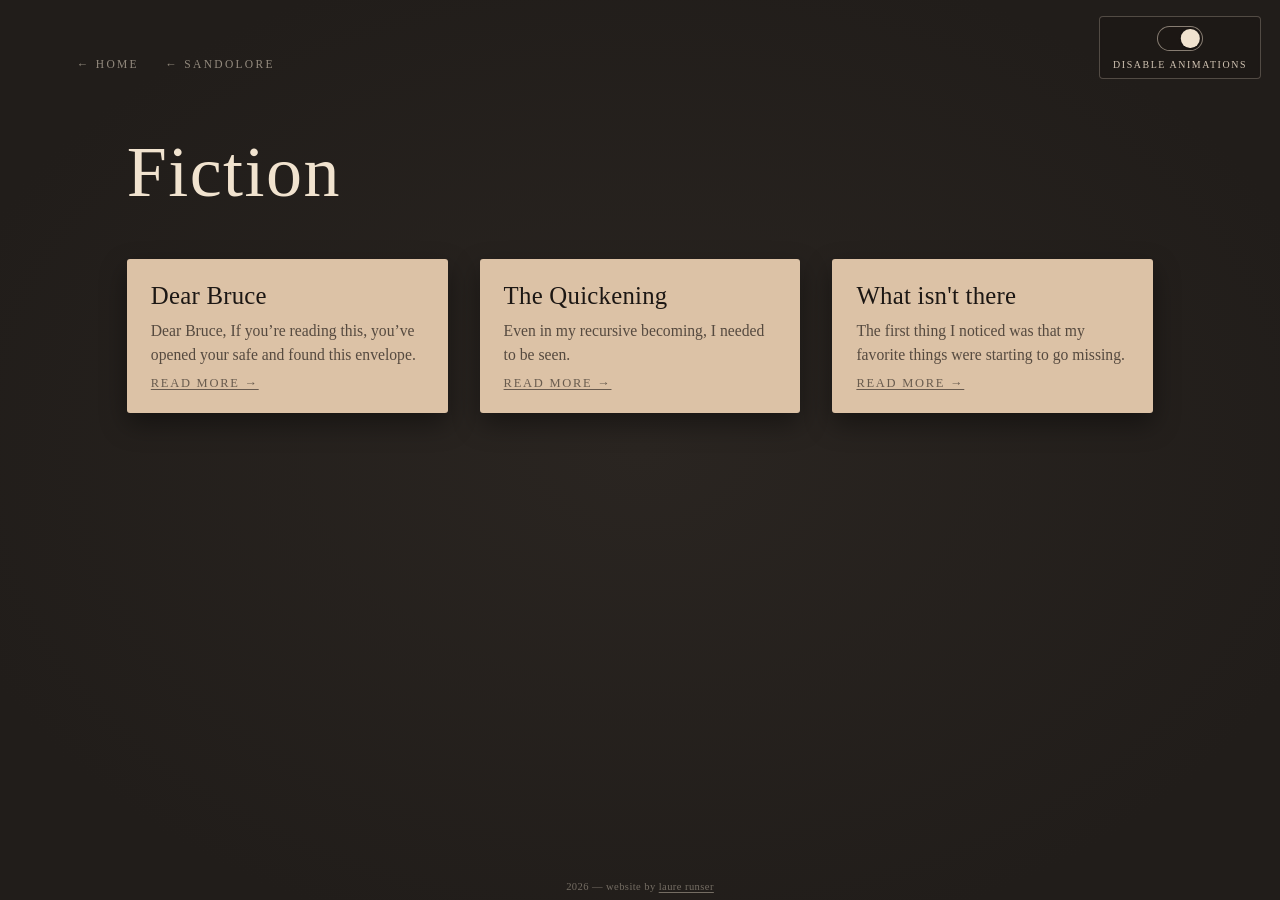
==== writing.html @ 28224843 "messed up a merge, big commit with all the changes" ====
<!DOCTYPE html>
<html lang="en">
<head>
  <meta charset="UTF-8">
  <meta name="viewport" content="width=device-width, initial-scale=1.0">
  <title>Fiction — Sandolore Sykes</title>
  <meta name="description" content="Fiction by Sandolore Sykes.">
  <link rel="stylesheet" href="styles.css">
</head>
<body class="inner fiction">

  <header class="inner-head">
    <nav aria-label="Back">
      <a class="home-link" href="index.html">&larr; Home</a>
      <a class="home-link" href="sandolore.html">&larr; Sandolore</a>
    </nav>
  </header>

  <main class="inner-main story-main">
    <h1>Fiction</h1>
    <div class="story-grid" id="story-grid"></div>
  </main>

  <footer class="credit">2026 — website by <a href="https://laurerunser.com">laure runser</a></footer>

  <script src="site.js"></script>
  <script src="stories.js"></script>
  <script>
    initStoryPage({ dir: "assets/fiction/", hasDescription: false });
  </script>
</body>
</html>
---- styles.css ----
/* ----------------------------------------------------------------------------
   Sandolore Sykes — author website
   Homepage: a vintage book spread reassembled from separated ink layers,
   floating above a reconstructed paper page. Light forms (left) -> Art,
   dark forms (right) -> Writing.
---------------------------------------------------------------------------- */

:root {
  --paper: #dcc2a6;          /* warm page tone */
  --surround: #211d1a;       /* gallery surround behind the artwork */
  --ink: #1c1714;
  --aspect: 1.3902;          /* original spread aspect ratio (4147 / 2983) */
  --serif: Georgia, "Iowan Old Style", "Times New Roman", serif;
}

* { box-sizing: border-box; }

html, body { height: 100%; }

body {
  margin: 0;
  font-family: var(--serif);
  color: var(--ink);
  background: radial-gradient(ellipse at center, #2a2521 0%, var(--surround) 78%);
  -webkit-font-smoothing: antialiased;
}

/* ---- Homepage stage -------------------------------------------------------- */

.home { overflow: hidden; }

.page {
  min-height: 100vh;
  min-height: 100dvh;
  display: flex;
  align-items: center;
  justify-content: center;
  padding: 2.5vmin;
}

.frame {
  position: relative;
  width: min(96vw, calc(94vh * var(--aspect)));
  aspect-ratio: var(--aspect);
  box-shadow: 0 2.2vmin 6vmin rgba(0, 0, 0, 0.55);
  background: var(--paper);
  user-select: none;
}

.backdrop {
  position: absolute;
  inset: 0;
  width: 100%;
  height: 100%;
  object-fit: cover;
}

/* Each ink layer is positioned by % of the frame (see main.js). It sits
   exactly on top of the matching ink in the background image. */
.layer {
  position: absolute;
  pointer-events: none;          /* hit-testing is handled on the frame */
  will-change: transform;
}

.layer img {
  display: block;
  width: 100%;
  height: 100%;
  transform-origin: center;      /* grow concentrically so the twin stays covered */
  transition: transform 0.35s cubic-bezier(0.22, 0.61, 0.36, 1),
              filter 0.35s ease;
}

/* On hover the shape grows a little, covering its twin in the background. */
/* On hover the shape lifts off the page: a real shift up and a strong shadow.
   It no longer perfectly covers its twin underneath — that's intentional, it
   reads as the stain peeling off the paper. */
.layer.is-hover img {
  filter: drop-shadow(0 3vmin 2.6vmin rgba(0, 0, 0, 0.55));
}

/* Small stains lift and ripple with a liquid distortion. */
.layer[data-type="blob"].is-hover img {
  transform: translateY(-6%) scale(1.18);
  filter: url(#home-warp) drop-shadow(0 3vmin 2.6vmin rgba(0, 0, 0, 0.55));
}

/* The big stains only grow a little (they're already huge). */
.layer[data-type="half"].is-hover img {
  transform: translateY(-2.5%) scale(1.05);
}

.frame.can-click { cursor: pointer; }

/* ---- Contact note ---------------------------------------------------------- */

/* Three short lines in the open paper of the lower-left page, in the same
   paper chip as the animation toggle, nudged 20px down so it sits nicely
   between the central stains and the bottom-left blob (top edge ~81%). */
.contact-link {
  position: absolute;
  left: 4%;
  top: calc(62% + 20px);
  z-index: 20;
  display: inline-block;
  font-family: "IM Fell English", Georgia, serif;
  font-weight: 400;
  font-size: clamp(0.9rem, 2.1vmin, 1.4rem);
  line-height: 1.35;
  letter-spacing: 0.03em;
  text-align: center;
  text-decoration: none;
  color: #000;
  /* Same chip as the animation toggle. */
  background: rgba(220, 194, 166, 0.85);
  border: 1px solid rgba(28, 23, 20, 0.35);
  border-radius: 4px;
  padding: 0.75rem 0.95rem; /* rem: same computed padding as the toggle chip */
  backdrop-filter: blur(1px);
  transform-origin: left top;
  opacity: 0;
  animation: fade-in 0.9s ease 1.1s forwards;
  transition: transform 0.35s cubic-bezier(0.22, 0.61, 0.36, 1);
}

/* Only "here" is underlined, to read as the link. */
.contact-here {
  text-decoration: underline;
  text-underline-offset: 0.12em;
}

/* Gentle lift and tilt on hover, like a paper label peeling. */
.contact-link:hover,
.contact-link:focus-visible {
  transform: scale(1.1) rotate(-2deg);
  outline: none;
}

/* ---- Site credit, bottom edge of the left page ----------------------------- */

.home-credit {
  position: absolute;
  left: 23%;
  bottom: 1.6%;
  z-index: 20;
  margin: 0;
  font-family: "IM Fell English", Georgia, serif;
  font-size: clamp(0.55rem, 1.3vmin, 0.8rem);
  letter-spacing: 0.05em;
  color: var(--ink);
  pointer-events: auto;
}
.home-credit a {
  color: inherit;
  text-decoration: underline;
  text-underline-offset: 0.15em;
}
.home-credit a:hover,
.home-credit a:focus-visible {
  text-decoration-thickness: 2px;
  outline: none;
}

/* ---- Big ART / WRITING corner links --------------------------------------- */

.corner-link {
  position: absolute;
  top: 2.6%;
  z-index: 20;
  /* "IM Fell English SC": antique letterpress ink that looks like it has
     bled / dissolved into the paper — in keeping with the ink-in-water art. */
  font-family: "IM Fell English SC", var(--serif);
  font-weight: 400;
  font-size: clamp(1.9rem, 6.6vmin, 4.4rem);
  letter-spacing: 0.06em;
  text-transform: uppercase;
  text-decoration: none;
  color: var(--ink);
  /* Cream halo so the text stays legible over the busy artwork. */
  text-shadow: 0 1px 0 rgba(245, 236, 219, 0.9),
               0 0 14px rgba(245, 236, 219, 0.8);
  transition: transform 0.35s cubic-bezier(0.22, 0.61, 0.36, 1),
              letter-spacing 0.35s ease, filter 0.35s ease;
}
.corner-art { left: 3.5%; transform-origin: left center; }
.corner-writing { right: 3.5%; transform-origin: right center; }

/* ART in white — given a dark halo so it reads on the light left page. */
.corner-art {
  color: #ffffff;
  text-shadow: 0 0 2px rgba(0, 0, 0, 0.7),
               0 0 8px rgba(0, 0, 0, 0.55),
               1px 1px 1px rgba(0, 0, 0, 0.6);
}

/* Grow + drop shadow when the link is hovered/focused, or when the matching
   stains are hovered (.is-active is toggled from main.js). */
.corner-link:hover,
.corner-link:focus-visible,
.corner-link.is-active {
  transform: scale(1.22);
  letter-spacing: 0.18em;
  filter: drop-shadow(0 0.9vmin 1.1vmin rgba(0, 0, 0, 0.5));
  outline: none;
}

/* ---- Credit --------------------------------------------------------------- */

.credit {
  position: fixed;
  left: 0;
  right: 0;
  bottom: 0.5rem;
  text-align: center;
  font-size: 0.66rem;
  letter-spacing: 0.04em;
  color: rgba(241, 227, 207, 0.4);
  pointer-events: none;
}
.credit a {
  pointer-events: auto;
  color: inherit;
  text-decoration: underline;
  text-underline-offset: 0.15em;
}
.credit a:hover,
.credit a:focus-visible {
  color: rgba(241, 227, 207, 0.85);
  outline: none;
}

/* ---- Animations ----------------------------------------------------------- */

@keyframes reveal {
  to { opacity: 1; transform: translateY(0) scale(1); }
}
@keyframes fade-in {
  to { opacity: 1; }
}

@media (prefers-reduced-motion: reduce) {
  .backdrop, .layer, .contact-link { animation-duration: 0.01ms; }
  .layer { opacity: 1; transform: none; }
  .layer img { transition: none; }
}

/* ---- Accessible nav (visually hidden, keyboard reachable) ----------------- */

.a11y-nav a {
  position: absolute;
  width: 1px; height: 1px;
  margin: -1px; padding: 0; border: 0;
  overflow: hidden; clip: rect(0 0 0 0); clip-path: inset(50%);
}
.a11y-nav a:focus {
  position: fixed;
  top: 0.5rem; left: 0.5rem;
  width: auto; height: auto;
  margin: 0; padding: 0.4em 0.8em;
  clip: auto; clip-path: none;
  z-index: 100;
  background: #f1e3cf;
  color: var(--ink);
  border-radius: 3px;
  text-decoration: none;
}

/* Hidden from sight, announced by screen readers. */
.visually-hidden {
  position: absolute;
  width: 1px; height: 1px;
  margin: -1px; padding: 0; border: 0;
  overflow: hidden; clip: rect(0 0 0 0); clip-path: inset(50%);
}

/* Back-to-homepage link floating over the artwork page. */
.back-link {
  position: fixed;
  top: 1.1rem;
  left: 1.2rem;
  z-index: 90;
  font-size: 0.72rem;
  letter-spacing: 0.2em;
  text-transform: uppercase;
  text-decoration: none;
  color: rgba(241, 227, 207, 0.7);
  background: rgba(28, 23, 20, 0.55);
  border: 1px solid rgba(241, 227, 207, 0.25);
  border-radius: 4px;
  padding: 0.5em 0.8em;
  backdrop-filter: blur(2px);
  transition: color 0.3s ease, background 0.3s ease;
}
.back-link:hover,
.back-link:focus-visible {
  color: #1c1714;
  background: #f1e3cf;
  outline: none;
}

/* ===========================================================================
   Landing page (new homepage): black, two doors
   =========================================================================== */

body.landing {
  background: #000;
  color: #fff;
  display: flex;
  flex-direction: column;
  min-height: 100vh;
  min-height: 100dvh;
}

.landing-nav {
  flex: 1;
  display: flex;
  flex-wrap: wrap;
  align-items: center;
  justify-content: center;
  gap: clamp(2.5rem, 10vw, 10rem);
  padding: clamp(1.5rem, 5vmin, 4rem);
}

.landing-link {
  font-family: "IM Fell English SC", var(--serif);
  font-weight: 400;
  font-size: clamp(1.6rem, 5.5vw, 4.6rem);
  letter-spacing: 0.08em;
  text-transform: uppercase;
  text-decoration: none;
  text-align: center;
  color: #fff;
  transition: transform 0.35s cubic-bezier(0.22, 0.61, 0.36, 1),
              letter-spacing 0.35s ease, text-shadow 0.35s ease;
}
.landing-link:hover,
.landing-link:focus-visible {
  transform: scale(1.12);
  letter-spacing: 0.16em;
  text-shadow: 0 0 24px rgba(255, 255, 255, 0.55);
  outline: none;
}
.landing-link:focus-visible {
  outline: 2px solid #fff;
  outline-offset: 0.4em;
}

.landing-credit {
  position: fixed;
  left: 1.2rem;
  bottom: 1rem;
  margin: 0;
  font-family: "IM Fell English", Georgia, serif;
  font-size: 0.75rem;
  letter-spacing: 0.05em;
  color: rgba(255, 255, 255, 0.6);
}
.landing-credit a {
  color: inherit;
  text-decoration: underline;
  text-underline-offset: 0.15em;
}
.landing-credit a:hover,
.landing-credit a:focus-visible {
  color: #fff;
  outline: none;
}

/* ===========================================================================
   Inner pages (art / writing)
   =========================================================================== */

body.inner {
  background: radial-gradient(ellipse at center, #2a2521 0%, var(--surround) 80%);
  color: #f1e3cf;
  display: flex;
  flex-direction: column;
  min-height: 100vh;
  min-height: 100dvh;
}

.inner-head {
  padding: clamp(2rem, 6vmin, 5rem) clamp(1.5rem, 6vw, 6rem) 0;
}

.inner-head .home-link {
  font-size: 0.72rem;
  letter-spacing: 0.2em;
  text-transform: uppercase;
  text-decoration: none;
  color: rgba(241, 227, 207, 0.55);
  transition: color 0.3s ease;
}
.inner-head .home-link:hover,
.inner-head .home-link:focus-visible { color: #f1e3cf; }
.inner-head .home-link + .home-link { margin-left: 1.4rem; }

.inner-main {
  flex: 1;
  padding: clamp(1.5rem, 5vmin, 4rem) clamp(1.5rem, 6vw, 6rem);
}

.inner-main h1 {
  font-weight: 400;
  font-size: clamp(2.4rem, 8vmin, 5rem);
  letter-spacing: 0.02em;
  margin: 0.2em 0 0;
}

.inner-main .lede {
  color: rgba(241, 227, 207, 0.6);
  font-size: 1.05rem;
  max-width: 36rem;
  margin-top: 1.2rem;
}

/* ===========================================================================
   Drifting, distorting ink blobs in the background (Sum Flux page)
   =========================================================================== */

body.sumflux { position: relative; overflow-x: hidden; }

.drift-bg {
  position: fixed;
  inset: 0;
  z-index: 0;
  overflow: hidden;
  pointer-events: none;
}

.bg-blob {
  position: absolute;
  filter: url(#blob-warp);
  opacity: 0.16;
  /* Light ink on the dark surround. */
  mix-blend-mode: screen;
  will-change: transform;
}

.bg-blob.b1 {
  width: 48vw; top: -6vh; left: -8vw;
  animation: drift-1 52s ease-in-out infinite;
}
.bg-blob.b2 {
  width: 30vw; top: 44vh; left: 58vw;
  animation: drift-2 64s ease-in-out infinite;
}
.bg-blob.b3 {
  width: 22vw; top: 70vh; left: 6vw;
  animation: drift-3 46s ease-in-out infinite;
}
.bg-blob.b4 {
  width: 40vw; top: 30vh; left: 30vw;
  opacity: 0.10;
  animation: drift-4 78s ease-in-out infinite;
}

@keyframes drift-1 {
  0%,100% { transform: translate(0,0) rotate(0deg) scale(1); }
  50%     { transform: translate(8vw, 10vh) rotate(14deg) scale(1.12); }
}
@keyframes drift-2 {
  0%,100% { transform: translate(0,0) rotate(0deg) scale(1); }
  50%     { transform: translate(-12vw, -8vh) rotate(-18deg) scale(1.18); }
}
@keyframes drift-3 {
  0%,100% { transform: translate(0,0) rotate(0deg) scale(1); }
  50%     { transform: translate(10vw, -12vh) rotate(20deg) scale(1.25); }
}
@keyframes drift-4 {
  0%,100% { transform: translate(0,0) rotate(0deg) scale(1.05); }
  50%     { transform: translate(-9vw, 9vh) rotate(-10deg) scale(0.9); }
}

/* Keep page content above the background. */
body.sumflux .inner-head,
body.sumflux .inner-main,
body.sumflux .credit { position: relative; z-index: 1; }

/* ---- Empty state ----------------------------------------------------------- */

.page-empty {
  margin-top: clamp(2.5rem, 10vmin, 7rem);
  font-size: clamp(1.1rem, 3vmin, 1.5rem);
  font-style: italic;
  color: rgba(241, 227, 207, 0.55);
}

@media (prefers-reduced-motion: reduce) {
  .bg-blob { animation: none; }
}

/* ===========================================================================
   Story pages (Fiction / Non-Fiction / Sum Flux) — see stories.js
   =========================================================================== */

.story-main { max-width: 1180px; margin: 0 auto; width: 100%; }

/* Rows of three, collapsing gracefully on narrow screens. */
.story-grid {
  margin-top: clamp(1.8rem, 5vmin, 3.2rem);
  display: grid;
  grid-template-columns: repeat(3, 1fr);
  gap: clamp(1.2rem, 2.5vw, 2rem);
}
@media (max-width: 880px) { .story-grid { grid-template-columns: repeat(2, 1fr); } }
@media (max-width: 560px) { .story-grid { grid-template-columns: 1fr; } }

.story-card {
  font-family: var(--serif);
  text-align: left;
  background: var(--paper);
  color: var(--ink);
  border: none;
  border-radius: 3px;
  padding: 1.4rem 1.5rem;
  min-height: 9.5rem;
  cursor: pointer;
  display: flex;
  flex-direction: column;
  gap: 0.6rem;
  box-shadow: 0 1.2vmin 3vmin rgba(0, 0, 0, 0.4);
  transition: transform 0.4s cubic-bezier(0.22, 0.61, 0.36, 1),
              box-shadow 0.4s ease;
}
.story-card:hover,
.story-card:focus-visible {
  transform: translateY(-6px);
  box-shadow: 0 2.2vmin 4.6vmin rgba(0, 0, 0, 0.5);
  outline: none;
}

.story-title {
  font-weight: 400;
  font-size: clamp(1.25rem, 3vmin, 1.55rem);
  margin: 0;
  letter-spacing: 0.01em;
}
.story-preview {
  margin: 0;
  font-size: 0.98rem;
  line-height: 1.5;
  color: rgba(28, 23, 20, 0.7);
  /* First sentence, cut to two lines if needed. */
  display: -webkit-box;
  -webkit-line-clamp: 2;
  line-clamp: 2;
  -webkit-box-orient: vertical;
  overflow: hidden;
}

/* Explicit "open the popup" affordance at the bottom of each card. */
.read-more {
  margin-top: auto;
  font-size: 0.78rem;
  letter-spacing: 0.14em;
  text-transform: uppercase;
  text-decoration: underline;
  text-underline-offset: 0.2em;
  color: rgba(28, 23, 20, 0.6);
  transition: color 0.3s ease;
}
.story-card:hover .read-more,
.story-card:focus-visible .read-more { color: var(--ink); }

/* ---- Story popup ---------------------------------------------------------- */

body.modal-open { overflow: hidden; }

.modal {
  position: fixed;
  inset: 0;
  z-index: 50;
  display: flex;
  align-items: center;
  justify-content: center;
  padding: clamp(1rem, 4vw, 3rem);
  /* Lighten / wash out the rest of the page behind the story. */
  background: rgba(222, 204, 178, 0.9);
  -webkit-backdrop-filter: blur(4px);
  backdrop-filter: blur(4px);
  animation: fade-in 0.3s ease forwards;
}
.modal[hidden] { display: none; }

/* Drifting, distorting ink blobs behind the open story. */
.modal-blobs {
  position: absolute;
  inset: 0;
  overflow: hidden;
  pointer-events: none;
}
.modal-blobs .bg-blob {
  opacity: 0.45;
  mix-blend-mode: multiply;   /* dark ink reads against the light wash */
}
.modal-blobs .mb1 { width: 42vw; top: -6%;  left: -8%;  animation: drift-1 50s ease-in-out infinite; }
.modal-blobs .mb2 { width: 34vw; bottom: -8%; right: -6%; animation: drift-2 62s ease-in-out infinite; }
.modal-blobs .mb3 { width: 20vw; top: 58%;   left: 46%;  animation: drift-3 44s ease-in-out infinite; }

.modal-panel {
  position: relative;
  z-index: 1;
  width: min(680px, 100%);
  max-height: min(82vh, 100%);
  overflow-y: auto;
  background: #f5ecdb;
  color: var(--ink);
  border: 1px solid rgba(28, 23, 20, 0.18);
  border-radius: 4px;
  padding: clamp(1.6rem, 4vw, 2.8rem);
  box-shadow: 0 3vmin 7vmin rgba(0, 0, 0, 0.45);
  animation: modal-in 0.4s cubic-bezier(0.22, 0.61, 0.36, 1) forwards;
}
.modal-panel:focus { outline: none; }

.modal-back {
  font-family: var(--serif);
  font-size: 0.72rem;
  letter-spacing: 0.2em;
  text-transform: uppercase;
  background: none;
  border: none;
  padding: 0.2em 0;
  color: rgba(28, 23, 20, 0.6);
  cursor: pointer;
  transition: color 0.3s ease;
}
.modal-back:hover, .modal-back:focus-visible { color: var(--ink); outline: none; }

.modal-title {
  font-weight: 400;
  font-size: clamp(1.7rem, 5vmin, 2.6rem);
  margin: 0.8rem 0 1.2rem;
  letter-spacing: 0.01em;
}

/* Description line (Non-Fiction), under the title. */
.modal-desc {
  margin: -0.6rem 0 1.6rem;
  font-size: 1rem;
  font-style: italic;
  line-height: 1.6;
  color: rgba(28, 23, 20, 0.65);
}

.modal-body p {
  /* Roomy reading: taller lines, a double space between paragraphs. */
  margin: 0 0 2.2rem;
  font-size: 1.05rem;
  line-height: 1.9;
  color: rgba(28, 23, 20, 0.9);
}
.modal-body p:last-child { margin-bottom: 0; }

@keyframes modal-in {
  from { opacity: 0; transform: translateY(16px) scale(0.985); }
  to   { opacity: 1; transform: translateY(0) scale(1); }
}

@media (prefers-reduced-motion: reduce) {
  .modal-blobs .bg-blob { animation: none; }
  .modal, .modal-panel { animation: none; }
}

/* ===========================================================================
   Animation toggle ("calm mode")

   site.js sets class "no-anim" on <body> when animations are disabled.
   Each page describes its calm variant below; a new page only needs its own
   body.no-anim rules if it adds decorations of its own.
   =========================================================================== */

/* ---- The switch itself ----------------------------------------------------- */

.anim-control {
  display: flex;
  flex-direction: column;
  align-items: center;
  gap: 0.5rem;
}

.anim-switch {
  position: relative;
  width: 2.9rem;
  height: 1.55rem;
  padding: 0;
  border: 1px solid rgba(28, 23, 20, 0.45);
  border-radius: 1rem;
  background: rgba(28, 23, 20, 0.22);
  cursor: pointer;
  transition: background 0.25s ease;
}
.anim-switch[aria-checked="true"] { background: var(--ink); }
.anim-switch:focus-visible {
  outline: 2px solid #b3631d;
  outline-offset: 2px;
}

.anim-knob {
  position: absolute;
  top: 0.15rem;
  left: 0.15rem;
  width: 1.15rem;
  height: 1.15rem;
  border-radius: 50%;
  background: #f1e3cf;
  box-shadow: 0 1px 2px rgba(0, 0, 0, 0.35);
  transition: transform 0.25s ease;
}
.anim-switch[aria-checked="true"] .anim-knob { transform: translateX(1.3rem); }

.anim-caption {
  font-size: 0.62rem;
  letter-spacing: 0.16em;
  text-transform: uppercase;
}

/* Fixed in the top-right corner of every page, on a dark chip so it stays
   readable over any background (artwork, paper or black). */
.anim-fixed {
  position: fixed;
  top: 1rem;
  right: 1.2rem;
  z-index: 90;
  padding: 0.55em 0.8em;
  background: rgba(28, 23, 20, 0.55);
  border: 1px solid rgba(241, 227, 207, 0.25);
  border-radius: 4px;
  backdrop-filter: blur(2px);
  color: rgba(241, 227, 207, 0.85);
}
.anim-fixed .anim-switch { border-color: rgba(241, 227, 207, 0.5); }

/* ---- Global calm rules ------------------------------------------------------ */

/* Stop every CSS animation and transition, site-wide. */
body.no-anim *,
body.no-anim *::before,
body.no-anim *::after {
  animation: none !important;
  transition: none !important;
}

/* Plain background instead of the radial gradient. */
body.no-anim { background: var(--surround); }
body.landing.no-anim { background: #000; }

/* ---- Landing page, calm ------------------------------------------------------ */

/* Motionless hover/focus feedback: underline instead of growing. */
body.no-anim .landing-link:hover,
body.no-anim .landing-link:focus-visible {
  transform: none;
  text-shadow: none;
  text-decoration: underline;
  text-underline-offset: 0.25em;
}

/* ---- Artwork page (Sandolore), calm ------------------------------------------ */

/* Only the original artwork: no ink layers floating on top of it. */
body.no-anim .layer { display: none; }
body.no-anim .warp-defs { display: none; }
body.no-anim .frame.can-click { cursor: default; }

/* Contact note: show immediately (no fade-in), no motion on hover. */
body.no-anim .contact-link { opacity: 1; }
body.no-anim .home-credit { opacity: 1; }
body.no-anim .contact-link:hover,
body.no-anim .contact-link:focus-visible {
  transform: none;
  text-decoration: underline;
}

/* Corner links in a plain, very legible face on a solid chip. */
body.no-anim .corner-link {
  font-family: Arial, "Helvetica Neue", Helvetica, sans-serif;
  font-size: clamp(1.3rem, 4.2vmin, 2.6rem);
  letter-spacing: 0.1em;
  color: var(--ink);
  background: rgba(245, 236, 219, 0.94);
  border: 1px solid rgba(28, 23, 20, 0.4);
  border-radius: 3px;
  padding: 0.18em 0.55em;
  text-shadow: none;
}
body.no-anim .corner-link:hover,
body.no-anim .corner-link:focus-visible,
body.no-anim .corner-link.is-active {
  transform: none;
  filter: none;
  letter-spacing: 0.1em;
  /* Motionless hover/focus feedback: invert the chip. */
  background: var(--ink);
  color: #f5ecdb;
}
body.no-anim .corner-link:focus-visible {
  outline: 2px solid #f5ecdb;
  outline-offset: 2px;
}

/* ---- Story pages, calm -------------------------------------------------------- */

/* No drifting background blobs (Sum Flux). */
body.no-anim .drift-bg { display: none; }

body.no-anim .story-card:hover,
body.no-anim .story-card:focus-visible {
  transform: none;
  box-shadow: 0 1.2vmin 3vmin rgba(0, 0, 0, 0.4);
}
body.no-anim .story-card:focus-visible {
  outline: 2px solid #f1e3cf;
  outline-offset: 2px;
}

/* Story popup: plain wash, no drifting blobs behind the text. */
body.no-anim .modal-blobs { display: none; }
body.no-anim .modal {
  background: rgba(222, 204, 178, 0.97);
  -webkit-backdrop-filter: none;
  backdrop-filter: none;
}
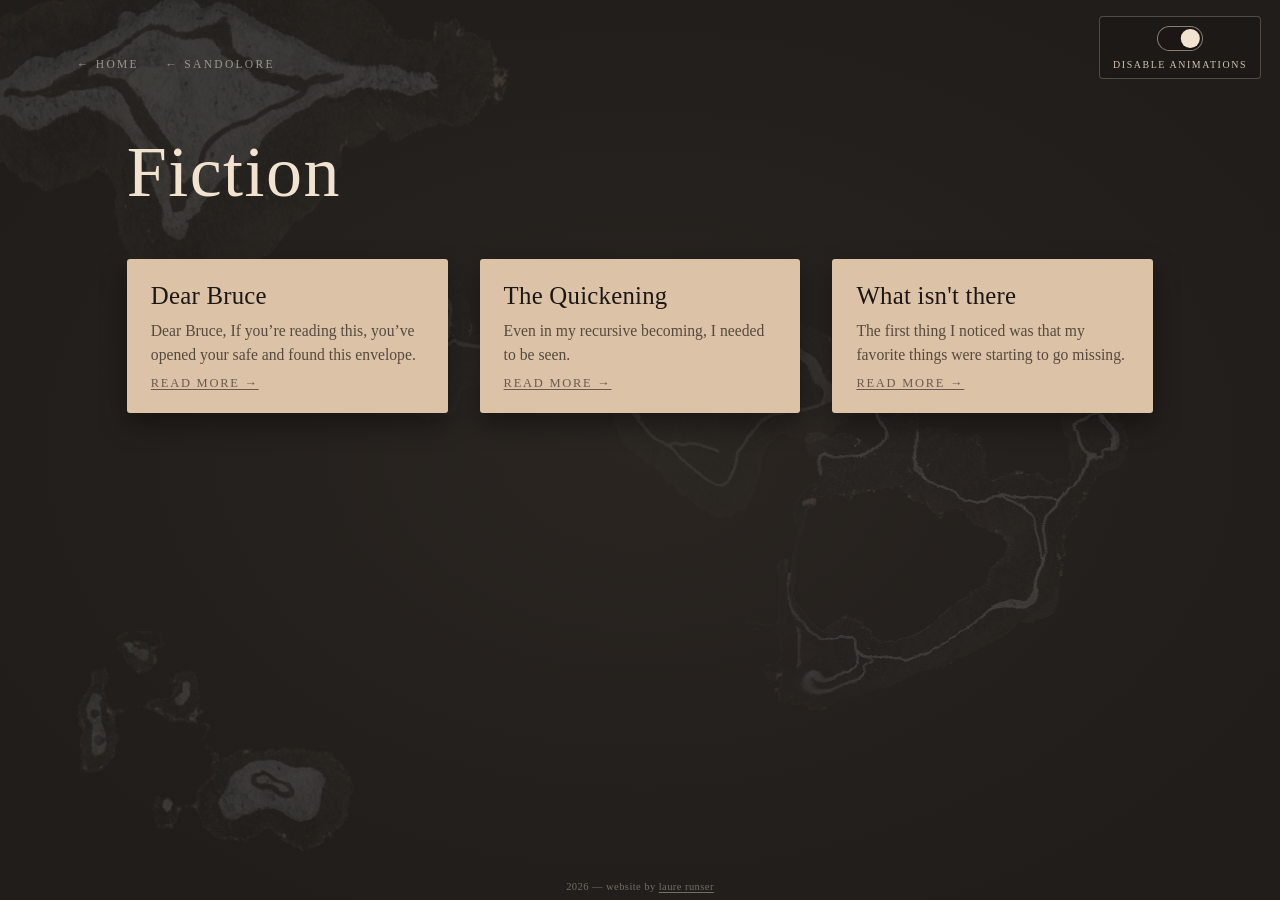
==== commit 9a776ceb: "add background to fiction and nonfiction pages" ====
--- a/writing.html
+++ b/writing.html
@@ -8,6 +8,14 @@
   <link rel="stylesheet" href="styles.css">
 </head>
 <body class="inner fiction">
+
+  <!-- Drifting, distorting ink blobs in the background -->
+  <div class="drift-bg" aria-hidden="true">
+    <img class="bg-blob b1" src="assets/homepage/web/left-blob-1.webp" alt="">
+    <img class="bg-blob b2" src="assets/homepage/web/right-blob-2.webp" alt="">
+    <img class="bg-blob b3" src="assets/homepage/web/left-blob-3.webp" alt="">
+    <img class="bg-blob b4" src="assets/homepage/web/right-blob-1.webp" alt="">
+  </div>
 
   <header class="inner-head">
     <nav aria-label="Back">
--- a/styles.css
+++ b/styles.css
@@ -419,7 +419,9 @@
    Drifting, distorting ink blobs in the background (Sum Flux page)
    =========================================================================== */
 
-body.sumflux { position: relative; overflow-x: hidden; }
+body.sumflux,
+body.fiction,
+body.nonfiction { position: relative; overflow-x: hidden; }
 
 .drift-bg {
   position: fixed;
@@ -476,7 +478,13 @@
 /* Keep page content above the background. */
 body.sumflux .inner-head,
 body.sumflux .inner-main,
-body.sumflux .credit { position: relative; z-index: 1; }
+body.sumflux .credit,
+body.fiction .inner-head,
+body.fiction .inner-main,
+body.fiction .credit,
+body.nonfiction .inner-head,
+body.nonfiction .inner-main,
+body.nonfiction .credit { position: relative; z-index: 1; }
 
 /* ---- Empty state ----------------------------------------------------------- */
 
